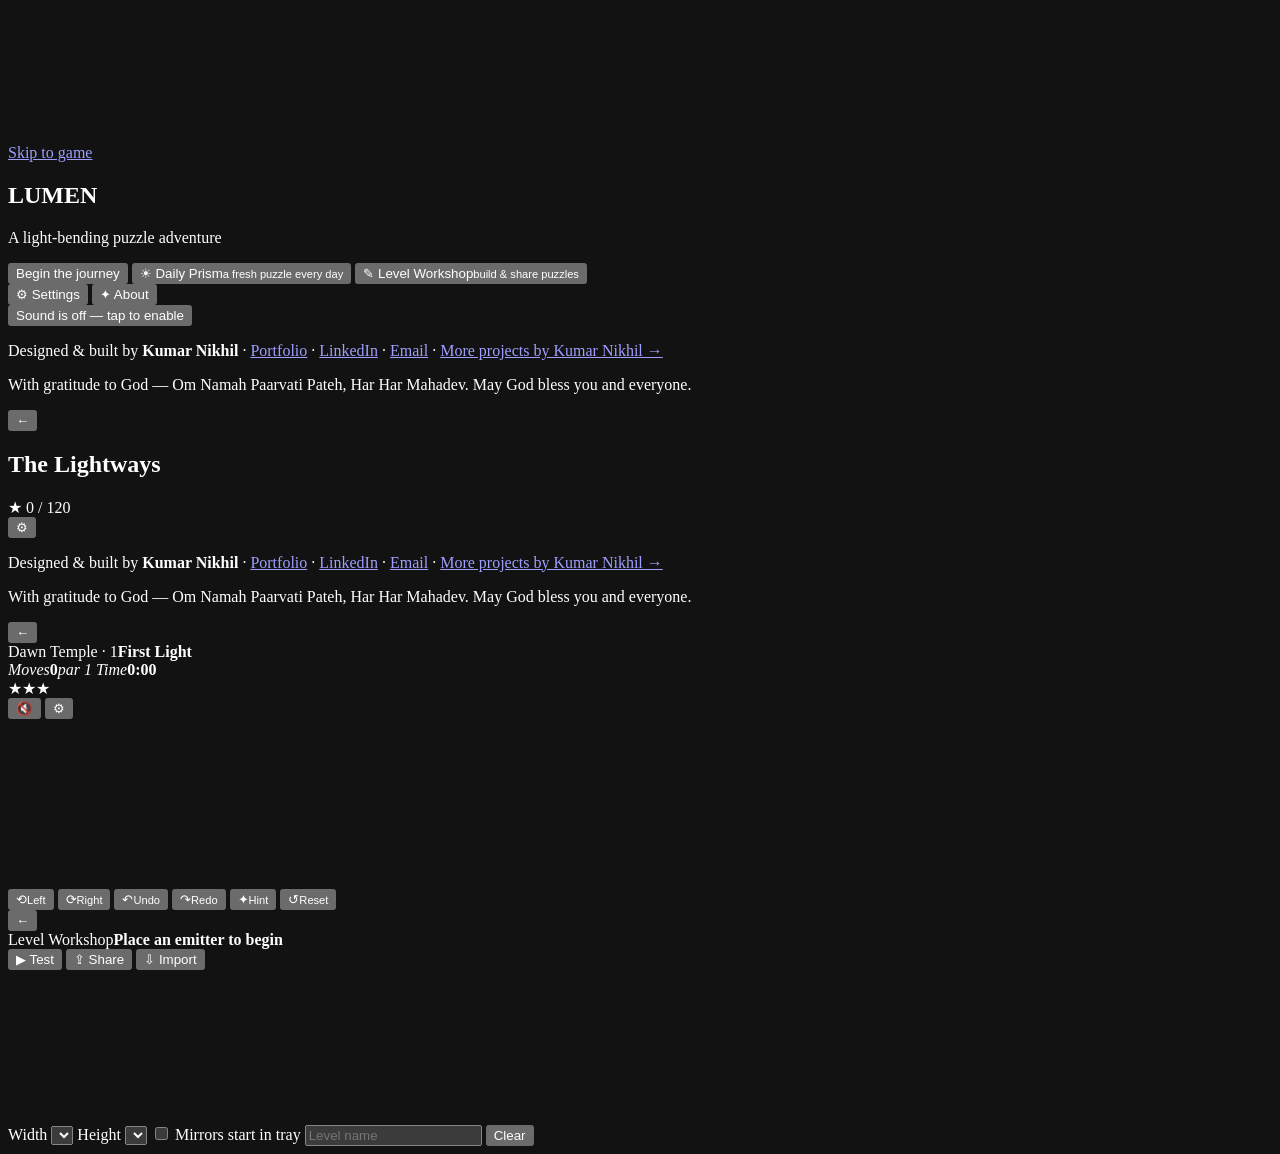
==== index.html @ 33f3c7ee "Lumen: first release — Har Har Mahadev" ====
<!doctype html>
<html lang="en">
<head>
<meta charset="utf-8">
<meta name="viewport" content="width=device-width, initial-scale=1, viewport-fit=cover">
<title>Lumen — a light-bending puzzle adventure</title>
<meta name="description" content="Bend beams of light through 40 handcrafted puzzles across five worlds. Mirrors, prisms, portals, lenses and a generative soundtrack. Free, no sign-up, plays in your browser.">
<meta name="theme-color" content="#0b0820">
<meta name="color-scheme" content="dark">
<meta property="og:title" content="Lumen — a light-bending puzzle adventure">
<meta property="og:description" content="Guide beams of light through 40 puzzles across Dawn Temple, Crystal Caves, Neon City, Deep Ocean and The Void. Every lit crystal sings.">
<meta property="og:type" content="website">
<meta property="og:url" content="https://kumarnikhildeveloperaccount.github.io/lumen/">
<meta name="twitter:card" content="summary">
<meta name="apple-mobile-web-app-capable" content="yes">
<meta name="mobile-web-app-capable" content="yes">
<meta name="apple-mobile-web-app-status-bar-style" content="black-translucent">
<link rel="icon" href="favicon.svg" type="image/svg+xml">
<link rel="manifest" href="manifest.webmanifest">
<link rel="stylesheet" href="css/base.css">
<link rel="stylesheet" href="css/screens.css">
</head>
<body>
<a class="skip" href="#btn-play">Skip to game</a>
<canvas id="bg" aria-hidden="true"></canvas>
<div class="grain" aria-hidden="true"></div>

<div id="app">
  <!-- ============ TITLE ============ -->
  <section id="scr-title" class="screen active" aria-label="Title screen">
    <div class="title-wrap">
      <div class="logo-orbit" aria-hidden="true"><i></i><i></i><i></i></div>
      <h1 class="logo" id="logo" aria-label="Lumen">
        <span style="--i:0">L</span><span style="--i:1">U</span><span style="--i:2">M</span><span style="--i:3">E</span><span style="--i:4">N</span>
        <b class="logo-beam" aria-hidden="true"></b>
      </h1>
      <p class="tagline">A light-bending puzzle adventure</p>
      <div class="title-btns">
        <button id="btn-play" class="btn primary"><span class="btn-glow" aria-hidden="true"></span><span>Begin the journey</span></button>
        <button id="btn-daily" class="btn"><span>☀ Daily Prism</span><small id="daily-sub">a fresh puzzle every day</small></button>
        <button id="btn-editor" class="btn"><span>✎ Level Workshop</span><small>build &amp; share puzzles</small></button>
        <div class="row">
          <button id="btn-settings" class="btn ghost">⚙ Settings</button>
          <button id="btn-about" class="btn ghost">✦ About</button>
        </div>
      </div>
      <button id="btn-sound" class="sound-toggle" aria-pressed="false"><span class="eq" aria-hidden="true"><i></i><i></i><i></i></span><span id="btn-sound-label">Sound is off — tap to enable</span></button>
      <p class="title-quip" id="title-quip" aria-live="polite"></p>
    </div>
    <footer class="site-foot">
      <p>Designed &amp; built by <strong>Kumar Nikhil</strong> ·
        <a href="https://kumarnikhildeveloperaccount.github.io/" target="_blank" rel="noopener">Portfolio</a> ·
        <a href="https://www.linkedin.com/in/kumar-nikhil-1000a9192/" target="_blank" rel="noopener">LinkedIn</a> ·
        <a href="mailto:nkashyapnikhilnk@gmail.com">Email</a> ·
        <a href="https://kumarnikhildeveloperaccount.github.io/" target="_blank" rel="noopener">More projects by Kumar Nikhil →</a></p>
      <p class="grat">With gratitude to God — Om Namah Paarvati Pateh, Har Har Mahadev. May God bless you and everyone.</p>
    </footer>
  </section>

  <!-- ============ MAP ============ -->
  <section id="scr-map" class="screen" aria-label="World map">
    <header class="topbar">
      <button id="map-back" class="icon-btn" aria-label="Back to title">←</button>
      <h2>The Lightways</h2>
      <div class="star-total" id="star-total" aria-label="Stars collected">★ 0 / 120</div>
      <button id="map-settings" class="icon-btn" aria-label="Settings">⚙</button>
    </header>
    <div id="map-scroll" class="map-scroll">
      <div id="map-worlds" class="map-worlds"></div>
      <footer class="site-foot">
        <p>Designed &amp; built by <strong>Kumar Nikhil</strong> ·
          <a href="https://kumarnikhildeveloperaccount.github.io/" target="_blank" rel="noopener">Portfolio</a> ·
          <a href="https://www.linkedin.com/in/kumar-nikhil-1000a9192/" target="_blank" rel="noopener">LinkedIn</a> ·
          <a href="mailto:nkashyapnikhilnk@gmail.com">Email</a> ·
          <a href="https://kumarnikhildeveloperaccount.github.io/" target="_blank" rel="noopener">More projects by Kumar Nikhil →</a></p>
        <p class="grat">With gratitude to God — Om Namah Paarvati Pateh, Har Har Mahadev. May God bless you and everyone.</p>
      </footer>
    </div>
  </section>

  <!-- ============ GAME ============ -->
  <section id="scr-game" class="screen" aria-label="Puzzle">
    <header class="hud">
      <button id="g-back" class="icon-btn" aria-label="Back">←</button>
      <div class="hud-title"><span id="g-world">Dawn Temple · 1</span><strong id="g-name">First Light</strong></div>
      <div class="hud-stats" aria-live="off">
        <span class="stat"><em>Moves</em><b id="g-moves">0</b><i id="g-par">par 1</i></span>
        <span class="stat"><em>Time</em><b id="g-time">0:00</b></span>
      </div>
      <div class="hud-stars" id="g-stars" aria-label="Projected stars">★★★</div>
      <button id="g-sound" class="icon-btn" aria-label="Toggle sound">🔇</button>
      <button id="g-menu" class="icon-btn" aria-label="Settings">⚙</button>
    </header>
    <div id="stage" class="stage">
      <canvas id="board" tabindex="0" aria-label="Puzzle board. Use arrow keys to move the cursor, Enter to rotate, H for a hint."></canvas>
      <div id="lit-meter" class="lit-meter" aria-live="polite"></div>
      <div id="narrator" class="narrator" aria-live="polite"><span class="nar-orb" aria-hidden="true"></span><p id="nar-text"></p></div>
      <div id="zoom-hint" class="zoom-hint" hidden>Pinch to zoom · double-tap to reset</div>
    </div>
    <div id="tray" class="tray" aria-label="Pieces to place"></div>
    <nav class="actions" aria-label="Puzzle actions">
      <button id="a-ccw" class="act" aria-label="Rotate selected anticlockwise"><span>⟲</span><small>Left</small></button>
      <button id="a-cw" class="act" aria-label="Rotate selected clockwise"><span>⟳</span><small>Right</small></button>
      <button id="a-undo" class="act" aria-label="Undo"><span>↶</span><small>Undo</small></button>
      <button id="a-redo" class="act" aria-label="Redo"><span>↷</span><small>Redo</small></button>
      <button id="a-hint" class="act hint" aria-label="Hint"><span>✦</span><small>Hint</small></button>
      <button id="a-totray" class="act" aria-label="Return selected piece to tray" hidden><span>⤓</span><small>Tray</small></button>
      <button id="a-reset" class="act" aria-label="Restart level"><span>↺</span><small>Reset</small></button>
    </nav>
  </section>

  <!-- ============ EDITOR ============ -->
  <section id="scr-editor" class="screen" aria-label="Level workshop">
    <header class="hud">
      <button id="e-back" class="icon-btn" aria-label="Back to title">←</button>
      <div class="hud-title"><span>Level Workshop</span><strong id="e-status">Place an emitter to begin</strong></div>
      <button id="e-test" class="chip">▶ Test</button>
      <button id="e-export" class="chip">⇪ Share</button>
      <button id="e-import" class="chip">⇩ Import</button>
    </header>
    <div id="ed-palette" class="ed-palette" role="toolbar" aria-label="Piece palette"></div>
    <div id="ed-stage" class="stage">
      <canvas id="ed-board" tabindex="0" aria-label="Editor board"></canvas>
    </div>
    <div class="ed-opts">
      <label>Width <select id="ed-w"></select></label>
      <label>Height <select id="ed-h"></select></label>
      <label class="check"><input type="checkbox" id="ed-tray"> Mirrors start in tray</label>
      <input id="ed-name" type="text" maxlength="32" placeholder="Level name" aria-label="Level name">
      <button id="ed-clear" class="chip danger">Clear</button>
    </div>
  </section>
</div>

<div id="modal" class="modal" role="dialog" aria-modal="true" aria-labelledby="modal-title" hidden>
  <div class="modal-back" id="modal-back"></div>
  <div class="modal-card" id="modal-card">
    <button id="modal-x" class="modal-x" aria-label="Close">×</button>
    <div id="modal-body"></div>
  </div>
</div>
<div id="drag-ghost" class="drag-ghost" aria-hidden="true"></div>
<div id="veil" class="veil" aria-hidden="true"></div>
<div id="toast" class="toast" role="status" aria-live="polite"></div>
<noscript><div class="noscript">Lumen needs JavaScript to bend light. The photons are waiting patiently.</div></noscript>

<script src="js/util.js" defer></script>
<script src="js/engine.js" defer></script>
<script src="js/generator.js" defer></script>
<script src="js/levels.js" defer></script>
<script src="js/audio.js" defer></script>
<script src="js/bg.js" defer></script>
<script src="js/pieces.js" defer></script>
<script src="js/render.js" defer></script>
<script src="js/input.js" defer></script>
<script src="js/game.js" defer></script>
<script src="js/ui.js" defer></script>
<script src="js/editor.js" defer></script>
<script src="js/main.js" defer></script>
</body>
</html>
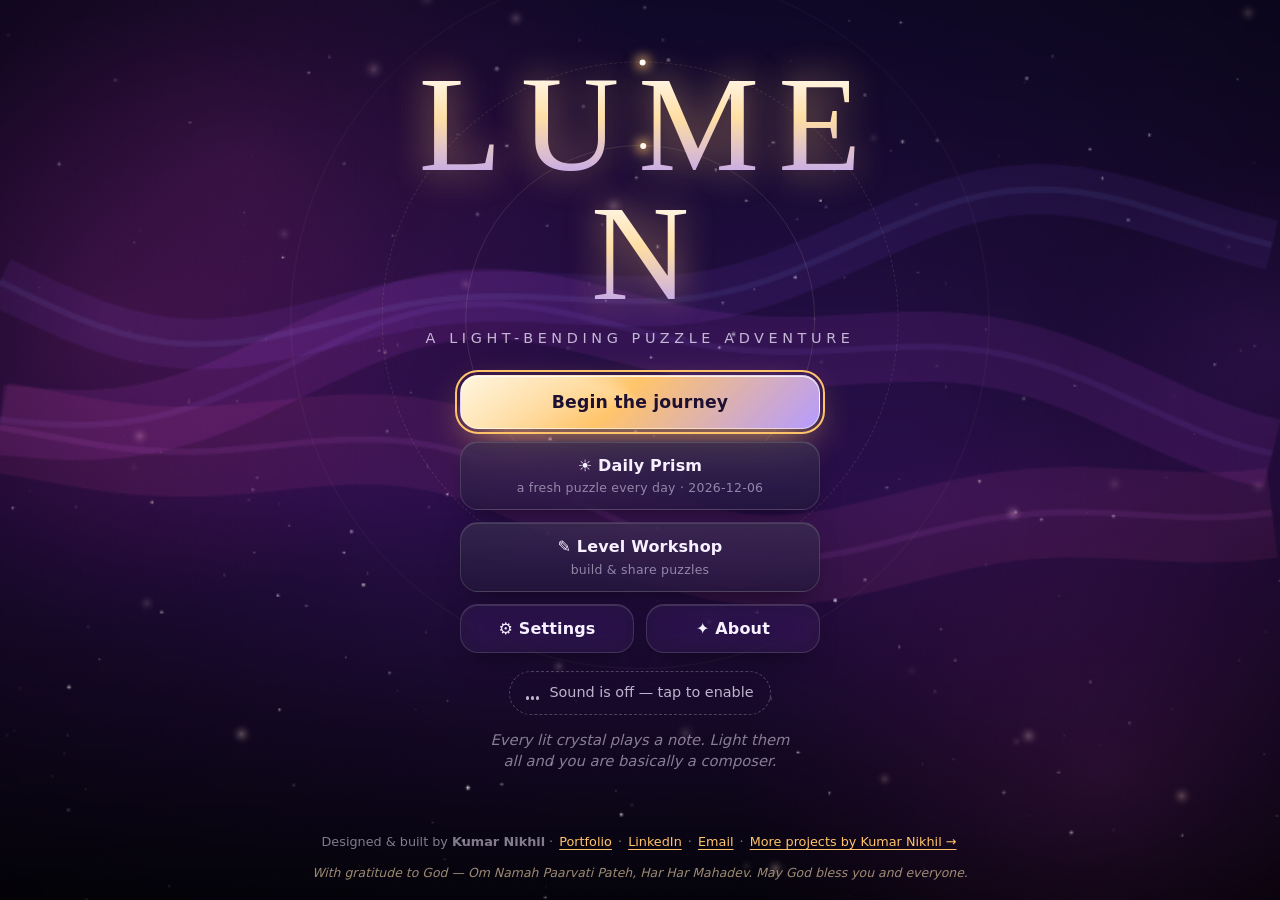
==== commit e0670fc6: "Win card: no stray scrollbar" ====
--- a/index.html
+++ b/index.html
@@ -18,7 +18,7 @@
 <link rel="icon" href="favicon.svg" type="image/svg+xml">
 <link rel="manifest" href="manifest.webmanifest">
 <link rel="stylesheet" href="css/base.css">
-<link rel="stylesheet" href="css/screens.css">
+<link rel="stylesheet" href="css/screens.css?v=2">
 </head>
 <body>
 <a class="skip" href="#btn-play">Skip to game</a>
--- a/css/base.css
+++ b/css/base.css
@@ -0,0 +1,190 @@
+/* Lumen — base.css : tokens, reset, shared components (buttons, modal, toast, veil) */
+:root {
+  --bg: #0b0820;
+  --ink: #f7f1ff;
+  --ink2: rgba(242, 234, 255, .76);
+  --ink3: rgba(242, 234, 255, .52);
+  --accent: #ffc46b;
+  --accent2: #b59bff;
+  --glass: rgba(20, 14, 42, .62);
+  --glass2: rgba(40, 28, 78, .5);
+  --line: rgba(255, 255, 255, .13);
+  --line2: rgba(255, 255, 255, .24);
+  --r: 18px;
+  --sat: env(safe-area-inset-top, 0px);
+  --sar: env(safe-area-inset-right, 0px);
+  --sab: env(safe-area-inset-bottom, 0px);
+  --sal: env(safe-area-inset-left, 0px);
+  --vh: 100vh;
+  --font: "Avenir Next", "Segoe UI Variable Text", "Segoe UI", system-ui, -apple-system, BlinkMacSystemFont, Roboto, "Helvetica Neue", "Noto Sans", Ubuntu, Arial, sans-serif;
+  --serif: "Iowan Old Style", "Palatino Linotype", Palatino, "Book Antiqua", "URW Palladio L", Georgia, "Times New Roman", serif;
+  --mono: ui-monospace, "SF Mono", "Cascadia Mono", Consolas, "Liberation Mono", Menlo, monospace;
+  --ease: cubic-bezier(.2, .8, .2, 1);
+  --spring: cubic-bezier(.34, 1.56, .64, 1);
+}
+@supports (height: 100dvh) { :root { --vh: 100dvh; } }
+
+html[data-theme="title"] { --accent: #ffc46b; --accent2: #b59bff; }
+html[data-theme="dawn"] { --accent: #ffc46b; --accent2: #ff7aa2; }
+html[data-theme="caves"] { --accent: #a99bff; --accent2: #6be0ff; }
+html[data-theme="city"] { --accent: #ff5cd1; --accent2: #5cf2ff; }
+html[data-theme="ocean"] { --accent: #4dd8ff; --accent2: #7affd4; }
+html[data-theme="void"] { --accent: #c6b8ff; --accent2: #ffd6a0; }
+
+*, *::before, *::after { box-sizing: border-box; }
+html, body { margin: 0; padding: 0; height: 100%; }
+html { background: var(--bg); -webkit-text-size-adjust: 100%; text-size-adjust: 100%; }
+body {
+  color: var(--ink); font-family: var(--font); font-size: 16px; line-height: 1.45;
+  overflow: hidden; overscroll-behavior: none; -webkit-font-smoothing: antialiased;
+  min-height: 100vh; min-height: 100dvh;
+}
+button, input, select, textarea { font: inherit; color: inherit; }
+button { cursor: pointer; -webkit-tap-highlight-color: transparent; touch-action: manipulation; border: 0; background: none; padding: 0; }
+a { color: var(--accent); text-underline-offset: 3px; }
+a:hover { color: #fff; }
+img { max-width: 100%; }
+[hidden] { display: none !important; }
+:focus { outline: none; }
+:focus-visible { outline: 2px solid var(--accent); outline-offset: 3px; border-radius: 12px; }
+::selection { background: rgba(255, 196, 107, .35); }
+
+.skip { position: fixed; left: 12px; top: -60px; z-index: 100; padding: 10px 16px; border-radius: 12px; background: #fff; color: #120a2e; font-weight: 700; transition: top .2s; }
+.skip:focus { top: calc(var(--sat) + 10px); }
+
+#bg { position: fixed; top: 0; left: 0; width: 100%; height: 100%; height: var(--vh); z-index: 0; display: block; }
+.grain {
+  position: fixed; top: 0; left: 0; right: 0; bottom: 0; z-index: 1; pointer-events: none; opacity: .09; mix-blend-mode: overlay;
+  background-image: url("data:image/svg+xml;utf8,<svg xmlns='http://www.w3.org/2000/svg' width='160' height='160'><filter id='n'><feTurbulence type='fractalNoise' baseFrequency='.85' numOctaves='3' stitchTiles='stitch'/><feColorMatrix values='0 0 0 0 1  0 0 0 0 1  0 0 0 0 1  0 0 0 .9 0'/></filter><rect width='100%' height='100%' filter='url(%23n)'/></svg>");
+}
+html.low .grain { display: none; }
+
+#app { position: fixed; top: 0; left: 0; width: 100%; height: 100vh; height: var(--vh); z-index: 2; overflow: hidden; }
+.screen {
+  position: absolute; top: 0; left: 0; right: 0; bottom: 0; display: flex; flex-direction: column;
+  padding: calc(var(--sat) + 8px) calc(var(--sar) + 10px) calc(var(--sab) + 8px) calc(var(--sal) + 10px);
+  opacity: 0; visibility: hidden; pointer-events: none;
+  transition: opacity .55s var(--ease), visibility 0s linear .55s;
+}
+.screen.active { opacity: 1; visibility: visible; pointer-events: auto; transition: opacity .55s var(--ease), visibility 0s; }
+
+/* ---------- buttons ---------- */
+.btn {
+  position: relative; display: flex; flex-direction: column; align-items: center; justify-content: center; gap: 2px;
+  min-height: 54px; padding: 12px 22px; border-radius: 18px; overflow: hidden; isolation: isolate;
+  background: linear-gradient(180deg, rgba(255, 255, 255, .1), rgba(255, 255, 255, .03)), var(--glass);
+  border: 1px solid var(--line); color: var(--ink); font-weight: 650; letter-spacing: .01em;
+  box-shadow: 0 10px 30px -14px rgba(0, 0, 0, .7), inset 0 1px 0 rgba(255, 255, 255, .12);
+  -webkit-backdrop-filter: blur(14px) saturate(140%); backdrop-filter: blur(14px) saturate(140%);
+  transition: transform .25s var(--spring), border-color .25s, box-shadow .3s, background .3s;
+}
+.btn::after { /* light sweep micro-interaction */
+  content: ""; position: absolute; top: 0; bottom: 0; left: -60%; width: 40%; z-index: -1; pointer-events: none;
+  background: linear-gradient(100deg, transparent, rgba(255, 255, 255, .18), transparent); transform: skewX(-18deg); opacity: 0;
+}
+.btn small { font-weight: 450; font-size: .78rem; color: var(--ink3); letter-spacing: .02em; }
+.btn:active { transform: scale(.965); }
+.btn:active::after, .btn:focus-visible::after { opacity: 1; animation: sweep .7s var(--ease); }
+@media (hover: hover) {
+  .btn:hover { transform: translateY(-2px); border-color: var(--line2); box-shadow: 0 16px 36px -14px rgba(0, 0, 0, .8), 0 0 0 1px rgba(255, 255, 255, .06), 0 0 30px -8px var(--accent); }
+  .btn:hover::after { opacity: 1; animation: sweep .9s var(--ease); }
+}
+@keyframes sweep { from { left: -60%; } to { left: 130%; } }
+.btn.primary {
+  color: #1d1030; border-color: rgba(255, 255, 255, .5);
+  background: linear-gradient(135deg, #fff3d6 0%, var(--accent) 45%, var(--accent2) 100%);
+  box-shadow: 0 14px 40px -12px var(--accent), inset 0 1px 0 rgba(255, 255, 255, .8);
+  font-size: 1.08rem; font-weight: 780;
+}
+.btn.primary small { color: rgba(29, 16, 48, .7); }
+.btn-glow { position: absolute; top: -40%; left: -20%; width: 140%; height: 180%; z-index: -1; pointer-events: none;
+  background: conic-gradient(from 0deg, transparent 0 70%, rgba(255, 255, 255, .55) 80%, transparent 90%); animation: spin 5s linear infinite; mix-blend-mode: soft-light; }
+.btn.ghost { background: rgba(255, 255, 255, .04); }
+.btn[disabled] { opacity: .45; pointer-events: none; }
+
+.icon-btn {
+  flex: none; display: inline-grid; place-items: center; width: 44px; height: 44px; border-radius: 14px; font-size: 1.15rem;
+  background: var(--glass); border: 1px solid var(--line); color: var(--ink);
+  -webkit-backdrop-filter: blur(10px); backdrop-filter: blur(10px);
+  transition: transform .2s var(--spring), border-color .2s, background .2s;
+}
+.icon-btn:active { transform: scale(.9); background: var(--glass2); }
+@media (hover: hover) { .icon-btn:hover { border-color: var(--accent); transform: translateY(-1px); } }
+
+.chip {
+  display: inline-flex; align-items: center; justify-content: center; gap: 6px; min-height: 44px; padding: 8px 16px; border-radius: 999px;
+  background: var(--glass); border: 1px solid var(--line); font-weight: 650; font-size: .92rem; white-space: nowrap;
+  transition: transform .2s var(--spring), border-color .2s, background .2s, box-shadow .3s;
+}
+.chip:active { transform: scale(.94); }
+@media (hover: hover) { .chip:hover { border-color: var(--accent); box-shadow: 0 0 22px -8px var(--accent); } }
+.chip.danger { color: #ffb4c0; border-color: rgba(255, 110, 140, .35); }
+
+/* ---------- modal ---------- */
+.modal { position: fixed; top: 0; left: 0; right: 0; bottom: 0; z-index: 50; display: grid; place-items: center;
+  padding: calc(var(--sat) + 14px) calc(var(--sar) + 12px) calc(var(--sab) + 14px) calc(var(--sal) + 12px); }
+.modal-back { position: absolute; top: 0; left: 0; right: 0; bottom: 0; background: radial-gradient(circle at 50% 40%, rgba(30, 16, 60, .55), rgba(2, 1, 8, .82));
+  -webkit-backdrop-filter: blur(6px); backdrop-filter: blur(6px); }
+.modal-card {
+  position: relative; width: min(560px, 100%); max-height: calc(var(--vh) - var(--sat) - var(--sab) - 28px); overflow: auto; overscroll-behavior: contain;
+  padding: 30px 24px 24px; border-radius: 26px;
+  background: linear-gradient(160deg, rgba(60, 40, 110, .55), rgba(14, 10, 32, .92) 55%), rgba(10, 8, 24, .9);
+  border: 1px solid var(--line2);
+  box-shadow: 0 40px 100px -30px rgba(0, 0, 0, .9), 0 0 0 1px rgba(255, 255, 255, .04), 0 0 80px -30px var(--accent), inset 0 1px 0 rgba(255, 255, 255, .15);
+  -webkit-backdrop-filter: blur(20px) saturate(150%); backdrop-filter: blur(20px) saturate(150%);
+}
+.modal.open .modal-back { animation: fade .4s var(--ease) both; }
+.modal.open .modal-card { animation: cardIn .6s var(--spring) both; }
+@keyframes fade { from { opacity: 0; } }
+@keyframes cardIn { from { opacity: 0; transform: translateY(26px) scale(.94) rotateX(8deg); filter: blur(6px); } }
+.modal-x { position: absolute; top: 10px; right: 10px; width: 44px; height: 44px; border-radius: 50%; font-size: 1.6rem; line-height: 1; color: var(--ink2); z-index: 2;
+  transition: transform .25s var(--spring), background .2s; }
+.modal-x:active { transform: rotate(90deg) scale(.9); }
+@media (hover: hover) { .modal-x:hover { background: rgba(255, 255, 255, .08); transform: rotate(90deg); } }
+.modal h2 { font-family: var(--serif); font-weight: 600; font-size: clamp(1.6rem, 5vw, 2.2rem); margin: 0 0 12px; line-height: 1.1; letter-spacing: .01em; }
+.modal h3 { margin: 22px 0 8px; font-size: .78rem; letter-spacing: .16em; text-transform: uppercase; color: var(--accent); }
+.modal p { color: var(--ink2); margin: 0 0 12px; }
+.kicker { margin: 0 0 6px !important; font-size: .74rem !important; letter-spacing: .2em; text-transform: uppercase; color: var(--accent) !important; font-weight: 700; }
+.muted { color: var(--ink3) !important; font-size: .9rem; }
+.mbtns { display: flex; flex-wrap: wrap; gap: 10px; justify-content: center; margin-top: 18px; }
+.mbtns .btn { flex: 1 1 150px; }
+.mbtns.left { justify-content: flex-start; margin-top: 8px; }
+.code { display: block; width: 100%; margin: 6px 0 10px; padding: 12px; border-radius: 14px; border: 1px solid var(--line2); background: rgba(0, 0, 0, .35);
+  font-family: var(--mono); font-size: .8rem; word-break: break-all; resize: vertical; color: #e8ddff; }
+.lbl { display: block; font-size: .78rem; letter-spacing: .1em; text-transform: uppercase; color: var(--ink3); margin-top: 8px; }
+.warn { color: #ffd08a !important; }
+kbd { display: inline-block; min-width: 1.6em; padding: 0 .4em; border-radius: 6px; border: 1px solid var(--line2); border-bottom-width: 2px; font-family: var(--mono); font-size: .78em; text-align: center; background: rgba(255, 255, 255, .06); }
+
+/* ---------- toast, veil, ghost ---------- */
+.toast {
+  position: fixed; left: 50%; bottom: calc(var(--sab) + 22px); z-index: 60; max-width: min(92vw, 460px);
+  padding: 12px 18px; border-radius: 16px; background: rgba(16, 10, 36, .92); border: 1px solid var(--line2); color: var(--ink);
+  box-shadow: 0 20px 50px -20px #000, 0 0 30px -12px var(--accent); font-size: .94rem; text-align: center;
+  transform: translate(-50%, 140%); opacity: 0; transition: transform .5s var(--spring), opacity .3s; pointer-events: none;
+}
+.toast.show { transform: translate(-50%, 0); opacity: 1; }
+.veil { position: fixed; top: 0; left: 0; right: 0; bottom: 0; z-index: 40; pointer-events: none; opacity: 0;
+  background: radial-gradient(circle at 50% 50%, #fff8e6 0, var(--accent) 8%, #2a1450 30%, #05030c 62%); }
+.veil.in { animation: veilIn .43s var(--ease) forwards; pointer-events: auto; }
+.veil.out { animation: veilOut .6s var(--ease) forwards; }
+@keyframes veilIn { from { opacity: 0; transform: scale(1.4); filter: blur(10px); } to { opacity: 1; transform: scale(1); filter: blur(0); } }
+@keyframes veilOut { from { opacity: 1; transform: scale(1); } to { opacity: 0; transform: scale(2.2); } }
+.drag-ghost { position: fixed; left: 0; top: 0; z-index: 45; width: 64px; height: 64px; pointer-events: none; opacity: 0; transition: opacity .15s;
+  filter: drop-shadow(0 10px 18px rgba(0, 0, 0, .6)) drop-shadow(0 0 14px var(--accent)); }
+.drag-ghost.show { opacity: .95; }
+.drag-ghost img { width: 64px; height: 64px; display: block; }
+.noscript { position: fixed; top: 0; left: 0; right: 0; bottom: 0; z-index: 99; display: grid; place-items: center; padding: 30px; text-align: center; background: #0b0820; color: #fff; font-size: 1.2rem; }
+
+@keyframes spin { to { transform: rotate(360deg); } }
+@keyframes floaty { 50% { transform: translateY(-6px); } }
+
+/* disco easter egg */
+html.disco .btn.primary { animation: disco 2s linear infinite; }
+html.disco .logo span { animation: disco 1.6s linear infinite !important; }
+@keyframes disco { to { filter: hue-rotate(360deg); } }
+
+/* reduced motion: system preference or in-game setting */
+html.rm *, html.rm *::before, html.rm *::after { animation-duration: .01ms !important; animation-iteration-count: 1 !important; transition-duration: .01ms !important; scroll-behavior: auto !important; }
+@media (prefers-reduced-motion: reduce) {
+  html:not(.motion-full) *, html:not(.motion-full) *::before, html:not(.motion-full) *::after { scroll-behavior: auto !important; }
+}
--- a/css/screens.css
+++ b/css/screens.css
@@ -0,0 +1,261 @@
+/* Lumen — screens.css : title, world map, game HUD/board/tray/actions, workshop, modal content */
+
+/* =================== TITLE =================== */
+#scr-title { overflow-y: auto; overflow-x: hidden; align-items: center; }
+.title-wrap { position: relative; flex: 1 0 auto; width: min(520px, 100%); display: flex; flex-direction: column; align-items: center; justify-content: center; padding: 28px 0 18px; text-align: center; }
+.logo-orbit { position: absolute; top: 50%; left: 50%; width: min(130vw, 760px); height: min(130vw, 760px); transform: translate(-50%, -62%); pointer-events: none; z-index: -1; }
+.logo-orbit i { position: absolute; top: 50%; left: 50%; border-radius: 50%; border: 1px solid rgba(255, 220, 170, .12); transform: translate(-50%, -50%); animation: orbit 26s linear infinite; }
+.logo-orbit i::after { content: ""; position: absolute; top: -3px; left: 50%; width: 6px; height: 6px; border-radius: 50%; background: #fff; box-shadow: 0 0 12px 3px var(--accent); }
+.logo-orbit i:nth-child(1) { width: 46%; height: 46%; }
+.logo-orbit i:nth-child(2) { width: 68%; height: 68%; animation-duration: 40s; animation-direction: reverse; border-style: dashed; }
+.logo-orbit i:nth-child(3) { width: 92%; height: 92%; animation-duration: 64s; opacity: .6; }
+@keyframes orbit { to { transform: translate(-50%, -50%) rotate(360deg); } }
+
+.logo { position: relative; margin: 0; font-family: var(--serif); font-weight: 500; font-size: clamp(4rem, 21vw, 8.5rem); line-height: .95; letter-spacing: .14em; padding-left: .14em; user-select: none; -webkit-user-select: none; cursor: default; touch-action: manipulation; }
+.logo span { display: inline-block; background: linear-gradient(180deg, #fffaf0 10%, #ffe1a8 45%, var(--accent2) 100%); -webkit-background-clip: text; background-clip: text; color: transparent;
+  text-shadow: 0 0 40px rgba(255, 200, 130, .25); filter: drop-shadow(0 0 18px rgba(255, 196, 107, .35));
+  animation: letterIn 1.3s var(--ease) both, glowPulse 5s ease-in-out infinite; animation-delay: calc(var(--i) * .11s), calc(1.3s + var(--i) * .3s); }
+.logo span.pop { animation: pop .5s var(--spring); }
+@keyframes letterIn { from { opacity: 0; transform: translateY(40px) rotateX(70deg); filter: blur(12px); } }
+@keyframes glowPulse { 50% { filter: drop-shadow(0 0 30px rgba(255, 220, 160, .7)); } }
+@keyframes pop { 40% { transform: translateY(-14px) scale(1.15) rotate(-6deg); } }
+.logo-beam { position: absolute; left: -10%; right: -10%; top: 52%; height: 2px; background: linear-gradient(90deg, transparent, #fff 50%, transparent); opacity: .0;
+  box-shadow: 0 0 18px 4px rgba(255, 220, 160, .6); animation: beam 6s 1.6s ease-in-out infinite; pointer-events: none; }
+@keyframes beam { 0%, 100% { opacity: 0; transform: scaleX(.1) rotate(-4deg); } 12% { opacity: .9; transform: scaleX(1) rotate(-4deg); } 26% { opacity: 0; transform: scaleX(1.1) rotate(-4deg); } }
+.tagline { margin: 10px 0 26px; color: var(--ink2); letter-spacing: .32em; text-transform: uppercase; font-size: clamp(.7rem, 2.8vw, .9rem); animation: fade 1.4s .8s both; }
+.title-btns { width: min(360px, 100%); display: flex; flex-direction: column; gap: 12px; animation: rise 1s .9s var(--ease) both; }
+.title-btns .row { display: flex; gap: 12px; }
+.title-btns .row .btn { flex: 1; min-height: 48px; }
+@keyframes rise { from { opacity: 0; transform: translateY(24px); } }
+.sound-toggle { margin-top: 18px; display: inline-flex; align-items: center; gap: 10px; min-height: 44px; padding: 8px 16px; border-radius: 999px; border: 1px dashed var(--line2); color: var(--ink2); font-size: .9rem; animation: fade 1s 1.4s both; transition: border-color .2s, color .2s; }
+.sound-toggle.on { border-style: solid; border-color: var(--accent); color: var(--ink); }
+.eq { display: inline-flex; align-items: flex-end; gap: 2px; height: 14px; }
+.eq i { width: 3px; height: 4px; border-radius: 2px; background: currentColor; }
+.sound-toggle.on .eq i { background: var(--accent); animation: eq .9s ease-in-out infinite; }
+.sound-toggle.on .eq i:nth-child(2) { animation-delay: -.3s; } .sound-toggle.on .eq i:nth-child(3) { animation-delay: -.6s; }
+@keyframes eq { 50% { height: 14px; } }
+.title-quip { min-height: 2.8em; max-width: 34ch; margin: 14px auto 0; color: var(--ink3); font-style: italic; font-size: .92rem; }
+.title-quip.in { animation: quip .8s var(--ease); }
+@keyframes quip { from { opacity: 0; transform: translateY(8px); filter: blur(4px); } }
+
+.site-foot { flex: none; width: 100%; max-width: 760px; margin: 0 auto; padding: 14px 8px 4px; text-align: center; font-size: .8rem; color: var(--ink3); }
+.site-foot p { margin: 0 0 6px; }
+.site-foot a { display: inline-block; padding: 6px 2px; }
+.grat { font-size: .78rem; color: rgba(255, 226, 180, .6) !important; font-style: italic; }
+
+/* =================== TOP BARS =================== */
+.topbar, .hud { flex: none; display: flex; align-items: center; gap: 8px; min-height: 52px; animation: drop .7s var(--ease) both; }
+@keyframes drop { from { opacity: 0; transform: translateY(-16px); } }
+.topbar h2 { flex: 1; margin: 0; font-family: var(--serif); font-weight: 600; font-size: clamp(1.2rem, 4.6vw, 1.7rem); text-align: center; letter-spacing: .03em; }
+.star-total { padding: 8px 12px; border-radius: 999px; background: var(--glass); border: 1px solid var(--line); color: #ffe09a; font-weight: 700; font-size: .88rem; white-space: nowrap; }
+
+/* =================== MAP =================== */
+.map-scroll { flex: 1; min-height: 0; overflow-y: auto; overflow-x: hidden; -webkit-overflow-scrolling: touch; margin: 6px -10px 0; padding: 4px 10px 10px; scroll-behavior: smooth; }
+.map-worlds { width: min(900px, 100%); margin: 0 auto; display: flex; flex-direction: column; gap: 22px; }
+.world { position: relative; border-radius: 26px; padding: 18px 16px 8px; overflow: hidden; isolation: isolate;
+  background: linear-gradient(160deg, color-mix(in srgb, var(--accent) 16%, transparent), rgba(10, 8, 26, .7) 60%);
+  background: linear-gradient(160deg, rgba(255, 255, 255, .07), rgba(10, 8, 26, .72) 60%);
+  border: 1px solid var(--line); box-shadow: 0 24px 60px -30px #000, inset 0 1px 0 rgba(255, 255, 255, .1);
+  animation: rise .8s var(--ease) both; animation-delay: calc(var(--wd) * .09s); }
+.world::before { content: ""; position: absolute; top: -40%; right: -20%; width: 70%; height: 120%; z-index: -1; border-radius: 50%;
+  background: radial-gradient(closest-side, var(--accent), transparent); opacity: .22; filter: blur(10px); animation: floaty 9s ease-in-out infinite; }
+.world.locked { filter: saturate(.25) brightness(.75); }
+.world-head { display: flex; align-items: flex-start; justify-content: space-between; gap: 12px; }
+.world-num { font-size: .72rem; letter-spacing: .18em; text-transform: uppercase; color: var(--accent); font-weight: 700; }
+.world h3 { margin: 2px 0 2px; font-family: var(--serif); font-size: clamp(1.35rem, 5vw, 1.9rem); font-weight: 600; }
+.world-head p { margin: 0; color: var(--ink2); font-size: .9rem; }
+.lock-note { font-size: .8rem; color: var(--ink3); text-align: right; max-width: 12em; }
+.trail { position: relative; height: clamp(230px, 46vw, 300px); margin: 8px 0 4px; }
+.trail svg { position: absolute; top: 0; left: 0; width: 100%; height: 100%; overflow: visible; }
+.trail path { fill: none; stroke-linecap: round; }
+.trail-base { stroke: rgba(255, 255, 255, .14); stroke-width: 6; stroke-dasharray: 2 10; }
+.trail-lit { stroke: var(--accent); stroke-width: 4; filter: drop-shadow(0 0 6px var(--accent)); opacity: .85; }
+.trail-spark { stroke: #fff; stroke-width: 2; stroke-dasharray: 1 14; animation: flow 1.6s linear infinite; }
+@keyframes flow { to { stroke-dashoffset: -30; } }
+.node { position: absolute; width: 58px; height: 58px; margin: -29px 0 0 -29px; border-radius: 50%; display: grid; place-items: center;
+  transition: transform .3s var(--spring); animation: nodeIn .7s var(--spring) both; animation-delay: calc(var(--wd) * .09s + var(--k) * .05s + .2s); }
+@keyframes nodeIn { from { opacity: 0; transform: scale(.2); } }
+.node-gem { position: absolute; top: 0; left: 0; right: 0; bottom: 0; border-radius: 50%;
+  background: radial-gradient(circle at 35% 30%, rgba(255, 255, 255, .5), transparent 40%), radial-gradient(circle, rgba(30, 22, 60, .95) 55%, rgba(20, 14, 40, .95));
+  border: 2px solid rgba(255, 255, 255, .25); box-shadow: 0 8px 18px -6px #000; transition: box-shadow .3s, border-color .3s; }
+.node b { position: relative; font-size: 1.1rem; font-weight: 800; }
+.node.done .node-gem { background: radial-gradient(circle at 35% 30%, rgba(255, 255, 255, .8), transparent 40%), radial-gradient(circle, var(--accent) 0, rgba(40, 20, 60, .95) 95%); border-color: var(--accent); box-shadow: 0 0 22px -2px var(--accent); }
+.node.done b { color: #1d1030; }
+.node.perfect .node-gem { box-shadow: 0 0 26px 2px var(--accent), 0 0 0 4px rgba(255, 240, 200, .18); }
+.node.current .node-gem { border-color: #fff; animation: beacon 1.8s ease-in-out infinite; }
+.node.current::after { content: ""; position: absolute; top: -8px; left: -8px; right: -8px; bottom: -8px; border-radius: 50%; border: 2px solid var(--accent); animation: ripple 1.8s ease-out infinite; pointer-events: none; }
+@keyframes beacon { 50% { box-shadow: 0 0 30px 4px var(--accent); } }
+@keyframes ripple { from { opacity: .9; transform: scale(.8); } to { opacity: 0; transform: scale(1.5); } }
+.node.locked { cursor: not-allowed; } .node.locked .node-gem { opacity: .55; } .node.locked b { font-size: .9rem; }
+.node .nstars { position: absolute; top: 100%; margin-top: 2px; font-size: .72rem; letter-spacing: 1px; color: #ffe09a; white-space: nowrap; text-shadow: 0 1px 3px #000; }
+.node .nname { position: absolute; bottom: 100%; margin-bottom: 4px; padding: 3px 8px; border-radius: 8px; background: rgba(8, 6, 20, .9); font-size: .72rem; white-space: nowrap; opacity: 0; transform: translateY(4px); transition: opacity .2s, transform .2s; pointer-events: none; }
+.node:focus-visible .nname, .node:active .nname { opacity: 1; transform: none; }
+@media (hover: hover) { .node:hover { transform: scale(1.1); } .node:hover .nname { opacity: 1; transform: none; } }
+.node:active { transform: scale(.92); }
+.node.shake { animation: shake .45s; }
+@keyframes shake { 20%, 60% { transform: translateX(-5px); } 40%, 80% { transform: translateX(5px); } }
+
+/* =================== GAME =================== */
+#scr-game, #scr-editor { padding-bottom: calc(var(--sab) + 6px); }
+.hud-title { flex: 1 1 auto; min-width: 0; display: flex; flex-direction: column; line-height: 1.15; }
+.hud-title span { font-size: .7rem; letter-spacing: .14em; text-transform: uppercase; color: var(--accent); font-weight: 700; white-space: nowrap; overflow: hidden; text-overflow: ellipsis; }
+.hud-title strong { font-family: var(--serif); font-size: clamp(1.05rem, 3.8vw, 1.4rem); font-weight: 600; white-space: nowrap; overflow: hidden; text-overflow: ellipsis; }
+.hud-stats { display: flex; gap: 6px; }
+.stat { display: grid; grid-template-columns: auto auto; align-items: baseline; column-gap: 6px; padding: 6px 10px; border-radius: 12px; background: var(--glass); border: 1px solid var(--line); min-height: 44px; align-content: center; }
+.stat em { grid-column: 1 / -1; font-style: normal; font-size: .6rem; letter-spacing: .14em; text-transform: uppercase; color: var(--ink3); }
+.stat b { font-variant-numeric: tabular-nums; font-size: 1.05rem; }
+.stat i { font-style: normal; font-size: .7rem; color: var(--ink3); }
+.hud-stars { padding: 0 6px; font-size: 1.1rem; letter-spacing: 2px; color: rgba(255, 255, 255, .25); white-space: nowrap; }
+.hud-stars .on { color: #ffd77a; text-shadow: 0 0 12px rgba(255, 200, 90, .8); }
+.hud-stars.drop { animation: starDrop .6s var(--spring); }
+@keyframes starDrop { 30% { transform: scale(.8) rotate(-6deg); color: #ff8a8a; } }
+
+.stage { position: relative; flex: 1 1 auto; min-height: 0; margin: 6px 0; border-radius: 22px; overflow: hidden; }
+.stage canvas { position: absolute; top: 0; left: 0; display: block; touch-action: none; -webkit-user-select: none; user-select: none; -webkit-touch-callout: none; }
+.stage canvas:focus-visible { outline: 2px solid var(--accent); outline-offset: -2px; border-radius: 22px; }
+.lit-meter { position: absolute; left: 50%; bottom: 8px; transform: translateX(-50%); display: flex; align-items: center; gap: 6px; padding: 5px 12px; border-radius: 999px;
+  background: rgba(8, 6, 20, .6); border: 1px solid var(--line); font-size: .74rem; color: var(--ink2); pointer-events: none; white-space: nowrap; -webkit-backdrop-filter: blur(6px); backdrop-filter: blur(6px); }
+.lm { width: 10px; height: 10px; transform: rotate(45deg); border-radius: 2px; border: 1.5px solid var(--c); opacity: .6; transition: background .3s, box-shadow .3s, opacity .3s, transform .4s var(--spring); }
+.lm.on { background: var(--c); box-shadow: 0 0 10px var(--c); opacity: 1; transform: rotate(45deg) scale(1.2); }
+.lm.bad { border-color: #ff6a7a; animation: shake .5s; }
+.narrator { position: absolute; top: 8px; left: 50%; width: min(560px, calc(100% - 16px)); transform: translate(-50%, -12px); display: flex; align-items: flex-start; gap: 10px;
+  padding: 10px 14px; border-radius: 16px; background: rgba(10, 8, 26, .82); border: 1px solid var(--line2); box-shadow: 0 16px 40px -18px #000;
+  opacity: 0; pointer-events: none; transition: opacity .35s, transform .5s var(--spring); -webkit-backdrop-filter: blur(10px); backdrop-filter: blur(10px); }
+.narrator.show { opacity: 1; transform: translate(-50%, 0); pointer-events: auto; cursor: pointer; }
+.narrator p { margin: 0; font-size: .9rem; color: var(--ink); }
+.nar-orb { flex: none; width: 22px; height: 22px; margin-top: 1px; border-radius: 50%; background: radial-gradient(circle at 35% 35%, #fff, var(--accent) 45%, var(--accent2)); box-shadow: 0 0 14px var(--accent); animation: floaty 3s ease-in-out infinite; }
+.zoom-hint { position: absolute; bottom: 44px; left: 50%; transform: translateX(-50%); padding: 6px 12px; border-radius: 999px; background: rgba(8, 6, 20, .75); font-size: .78rem; color: var(--ink2); pointer-events: none; animation: fade .5s; white-space: nowrap; }
+
+.tray { flex: none; display: flex; align-items: center; gap: 8px; min-height: 70px; padding: 6px 10px; border-radius: 18px; background: rgba(10, 8, 26, .55); border: 1px solid var(--line); overflow-x: auto; overflow-y: hidden; animation: rise .6s var(--ease) both; }
+.tray.empty { display: none; }
+.tray-label { flex: none; writing-mode: vertical-rl; transform: rotate(180deg); font-size: .62rem; letter-spacing: .2em; text-transform: uppercase; color: var(--accent); font-weight: 700; }
+.tray-none { color: var(--ink3); font-size: .85rem; font-style: italic; padding: 0 6px; }
+.tray-item { flex: none; position: relative; display: flex; flex-direction: column; align-items: center; justify-content: center; width: 64px; height: 58px; border-radius: 14px; background: var(--glass2); border: 1px solid var(--line); touch-action: none; transition: transform .25s var(--spring), border-color .2s, box-shadow .3s; }
+.tray-item img { width: 38px; height: 38px; pointer-events: none; -webkit-user-drag: none; }
+.tray-item small { font-size: .62rem; color: var(--ink2); pointer-events: none; }
+.tray-item.sel { border-color: var(--accent); box-shadow: 0 0 18px -2px var(--accent); transform: translateY(-3px); }
+.tray-item:active { transform: scale(.92); }
+@media (hover: hover) { .tray-item:hover { border-color: var(--line2); transform: translateY(-2px); } }
+
+.actions { flex: none; display: grid; grid-auto-flow: column; grid-auto-columns: minmax(0, 1fr); gap: 6px; margin-top: 6px; animation: rise .6s .1s var(--ease) both; }
+.act { display: flex; flex-direction: column; align-items: center; justify-content: center; gap: 0; min-height: 54px; padding: 4px 2px; border-radius: 16px; background: var(--glass); border: 1px solid var(--line); color: var(--ink);
+  transition: transform .2s var(--spring), border-color .2s, background .2s, opacity .2s; -webkit-backdrop-filter: blur(10px); backdrop-filter: blur(10px); }
+.act span { font-size: 1.3rem; line-height: 1.1; }
+.act small { font-size: .66rem; color: var(--ink3); letter-spacing: .04em; }
+.act:active { transform: scale(.9); background: var(--glass2); }
+.act.dim { opacity: .55; }
+.act.hint { border-color: rgba(255, 210, 130, .4); }
+.act.hint span { color: #ffd77a; text-shadow: 0 0 12px rgba(255, 200, 100, .8); }
+@media (hover: hover) { .act:hover { border-color: var(--accent); transform: translateY(-2px); } }
+
+/* =================== EDITOR =================== */
+.hud .chip { flex: none; }
+.ed-palette { flex: none; display: flex; gap: 6px; overflow-x: auto; padding: 6px 2px; margin-top: 4px; scrollbar-width: thin; }
+.pal { flex: none; display: flex; flex-direction: column; align-items: center; justify-content: center; width: 60px; min-height: 60px; border-radius: 14px; background: var(--glass); border: 1px solid var(--line); transition: transform .2s var(--spring), border-color .2s, box-shadow .2s; }
+.pal img { width: 34px; height: 34px; pointer-events: none; }
+.pal small { font-size: .6rem; color: var(--ink2); }
+.pal-x { font-size: 1.4rem; line-height: 34px; }
+.pal.on { border-color: var(--accent); box-shadow: 0 0 16px -3px var(--accent); transform: translateY(-2px); }
+.pal-sep { flex: none; width: 1px; margin: 6px 4px; background: var(--line2); }
+.swatch { flex: none; width: 44px; min-height: 60px; display: grid; place-items: center; border-radius: 12px; transition: transform .2s var(--spring); }
+.swatch i { width: 24px; height: 24px; border-radius: 50%; background: var(--c); box-shadow: 0 0 10px var(--c); border: 2px solid rgba(255, 255, 255, .3); transition: transform .25s var(--spring); }
+.swatch.on i { transform: scale(1.25); border-color: #fff; }
+.swatch:active i { transform: scale(.85); }
+.ed-opts { flex: none; display: flex; flex-wrap: wrap; align-items: center; gap: 8px 12px; padding: 4px 2px; font-size: .88rem; }
+.ed-opts label { display: inline-flex; align-items: center; gap: 6px; min-height: 44px; color: var(--ink2); }
+.ed-opts select, .ed-opts input[type="text"] { min-height: 40px; padding: 6px 10px; border-radius: 12px; border: 1px solid var(--line2); background: rgba(0, 0, 0, .35); }
+.ed-opts select option { background: #140e2c; }
+.ed-opts input[type="text"] { flex: 1 1 140px; min-width: 0; }
+.ed-opts input[type="checkbox"] { width: 22px; height: 22px; accent-color: var(--accent); }
+
+/* =================== MODAL CONTENT =================== */
+.story { text-align: center; }
+.story-orb { position: relative; width: 84px; height: 84px; margin: 0 auto 14px; }
+.story-orb i { position: absolute; top: 0; left: 0; right: 0; bottom: 0; border-radius: 50%; border: 1px solid var(--accent); animation: orbit2 6s linear infinite; }
+.story-orb i:nth-child(1) { background: radial-gradient(circle at 40% 35%, #fff, var(--accent) 40%, transparent 70%); border: 0; animation: floaty 3s ease-in-out infinite; box-shadow: 0 0 40px var(--accent); }
+.story-orb i:nth-child(2) { transform: scale(1.3) rotateX(70deg); border-style: dashed; }
+.story-orb i:nth-child(3) { transform: scale(1.6) rotateY(70deg); opacity: .5; animation-duration: 9s; }
+@keyframes orbit2 { to { rotate: 360deg; } }
+.story-text { font-family: var(--serif); font-size: 1.08rem; line-height: 1.65; color: var(--ink) !important; }
+.story-text span { display: inline-block; animation: word .6s var(--ease) both; animation-delay: calc(var(--i) * .035s + .25s); }
+@keyframes word { from { opacity: 0; transform: translateY(6px); filter: blur(4px); } }
+.credit-line { font-size: .9rem; }
+
+.win { text-align: center; position: relative; }
+.win-rays { position: absolute; top: -10px; left: 50%; width: 360px; height: 360px; margin-left: -180px; z-index: -1; pointer-events: none; opacity: .5;
+  background: repeating-conic-gradient(from 0deg, rgba(255, 220, 150, .22) 0 6deg, transparent 6deg 18deg); -webkit-mask: radial-gradient(circle, #000 20%, transparent 65%); mask: radial-gradient(circle, #000 20%, transparent 65%); animation: spin 30s linear infinite; }
+.wstars { display: flex; justify-content: center; gap: 10px; margin: 4px 0 16px; }
+.wstar { font-size: 3rem; line-height: 1; color: rgba(255, 255, 255, .15); animation: starIn .7s var(--spring) both; animation-delay: calc(.35s + var(--k) * .28s); }
+.wstar.on { color: #ffd77a; text-shadow: 0 0 24px rgba(255, 200, 90, .9), 0 0 4px #fff; }
+.wstar:nth-child(2) { transform: translateY(-10px); font-size: 3.4rem; }
+@keyframes starIn { from { opacity: 0; transform: scale(2.4) rotate(-90deg); filter: blur(6px); } }
+.wstats { display: flex; justify-content: center; gap: 10px; margin: 0 0 12px; }
+.wstats div { flex: 1; max-width: 130px; padding: 10px 6px; border-radius: 14px; background: rgba(255, 255, 255, .05); border: 1px solid var(--line); }
+.wstats dt { font-size: .64rem; letter-spacing: .14em; text-transform: uppercase; color: var(--ink3); }
+.wstats dd { margin: 2px 0 0; font-size: 1.25rem; font-weight: 750; font-variant-numeric: tabular-nums; }
+.wstats small { font-size: .7rem; color: var(--ink3); font-weight: 500; }
+.win-best, .win-tip { font-size: .88rem; }
+
+.set-row { display: flex; align-items: center; justify-content: space-between; gap: 14px; min-height: 52px; padding: 6px 0; border-bottom: 1px solid rgba(255, 255, 255, .06); }
+.set-row strong { display: block; font-weight: 650; }
+.set-row small { display: block; color: var(--ink3); font-size: .78rem; }
+.set-row.range input { flex: 1; max-width: 240px; accent-color: var(--accent); min-height: 44px; }
+.switch { flex: none; position: relative; width: 58px; height: 34px; border-radius: 999px; background: rgba(255, 255, 255, .12); border: 1px solid var(--line2); transition: background .25s; }
+.switch i { position: absolute; top: 3px; left: 3px; width: 26px; height: 26px; border-radius: 50%; background: #fff; box-shadow: 0 2px 8px rgba(0, 0, 0, .5); transition: transform .35s var(--spring); }
+.switch.on { background: linear-gradient(90deg, var(--accent), var(--accent2)); }
+.switch.on i { transform: translateX(24px); }
+.seg { display: inline-flex; flex-wrap: wrap; justify-content: flex-end; gap: 4px; padding: 3px; border-radius: 14px; background: rgba(0, 0, 0, .3); border: 1px solid var(--line); }
+.seg button { min-height: 40px; min-width: 44px; padding: 4px 10px; border-radius: 11px; font-size: .84rem; color: var(--ink2); transition: background .2s, color .2s; }
+.seg button.on { background: var(--accent); color: #1d1030; font-weight: 700; }
+.keys { margin: 0; padding-left: 18px; color: var(--ink2); font-size: .86rem; }
+.keys li { margin-bottom: 6px; }
+
+.about-list { padding-left: 18px; color: var(--ink2); font-size: .92rem; }
+.about-list li { margin-bottom: 6px; }
+.made { margin-top: 18px; padding: 16px; border-radius: 18px; text-align: center; background: rgba(255, 255, 255, .04); border: 1px solid var(--line); }
+.made .links { display: flex; justify-content: center; flex-wrap: wrap; gap: 8px; }
+.made .links a, .made .more { display: inline-flex; align-items: center; min-height: 44px; padding: 0 14px; border-radius: 999px; border: 1px solid var(--line2); text-decoration: none; }
+.made .more { border-color: var(--accent); }
+
+/* =================== RESPONSIVE =================== */
+@media (max-width: 600px) {
+  .hud { flex-wrap: wrap; row-gap: 6px; }
+  #g-back, #e-back { order: 0; }
+  .hud-title { order: 1; flex: 1 1 calc(100% - 160px); }
+  #g-sound, #g-menu { order: 2; }
+  .hud-stats { order: 5; flex: 1 1 auto; }
+  .stat { flex: 1; }
+  .hud-stars { order: 6; }
+  #scr-editor .hud-title { flex-basis: calc(100% - 56px); }
+  #scr-editor .hud .chip { order: 5; flex: 1 1 0; padding: 8px 6px; font-size: .84rem; }
+  .act small { font-size: .6rem; }
+  .modal-card { padding: 28px 16px 18px; border-radius: 22px; }
+  .wstar { font-size: 2.5rem; } .wstar:nth-child(2) { font-size: 2.9rem; }
+  .set-row { flex-wrap: wrap; }
+}
+@media (max-width: 380px) {
+  .screen { padding-left: calc(var(--sal) + 6px); padding-right: calc(var(--sar) + 6px); }
+  .actions { gap: 4px; }
+  .act { min-height: 50px; border-radius: 13px; }
+  .act span { font-size: 1.15rem; }
+  .node { width: 50px; height: 50px; margin: -25px 0 0 -25px; }
+  .star-total { padding: 6px 8px; font-size: .8rem; }
+}
+@media (max-height: 560px) and (orientation: landscape) {
+  .title-wrap { padding-top: 10px; }
+  .logo { font-size: clamp(3rem, 14vh, 5rem); }
+  .tagline { margin-bottom: 12px; }
+  .title-btns { width: min(640px, 100%); display: grid; grid-template-columns: 1fr 1fr; }
+  .title-btns .btn.primary { grid-column: 1 / -1; }
+  .title-btns .row { grid-column: 1 / -1; }
+  .act { min-height: 46px; } .act small { display: none; }
+  .tray { min-height: 58px; } .tray-item { height: 48px; } .tray-item small { display: none; }
+}
+@media (min-width: 1600px) {
+  body { font-size: 18px; }
+  .hud, .topbar, .actions, .tray, .ed-palette, .ed-opts { width: min(1500px, 100%); margin-left: auto; margin-right: auto; }
+  .actions { width: min(900px, 100%); }
+  .node { width: 72px; height: 72px; margin: -36px 0 0 -36px; }
+  .map-worlds { width: min(1200px, 100%); }
+}
+@media (min-width: 2400px) { body { font-size: 22px; } .icon-btn { width: 56px; height: 56px; } .act { min-height: 70px; } }
